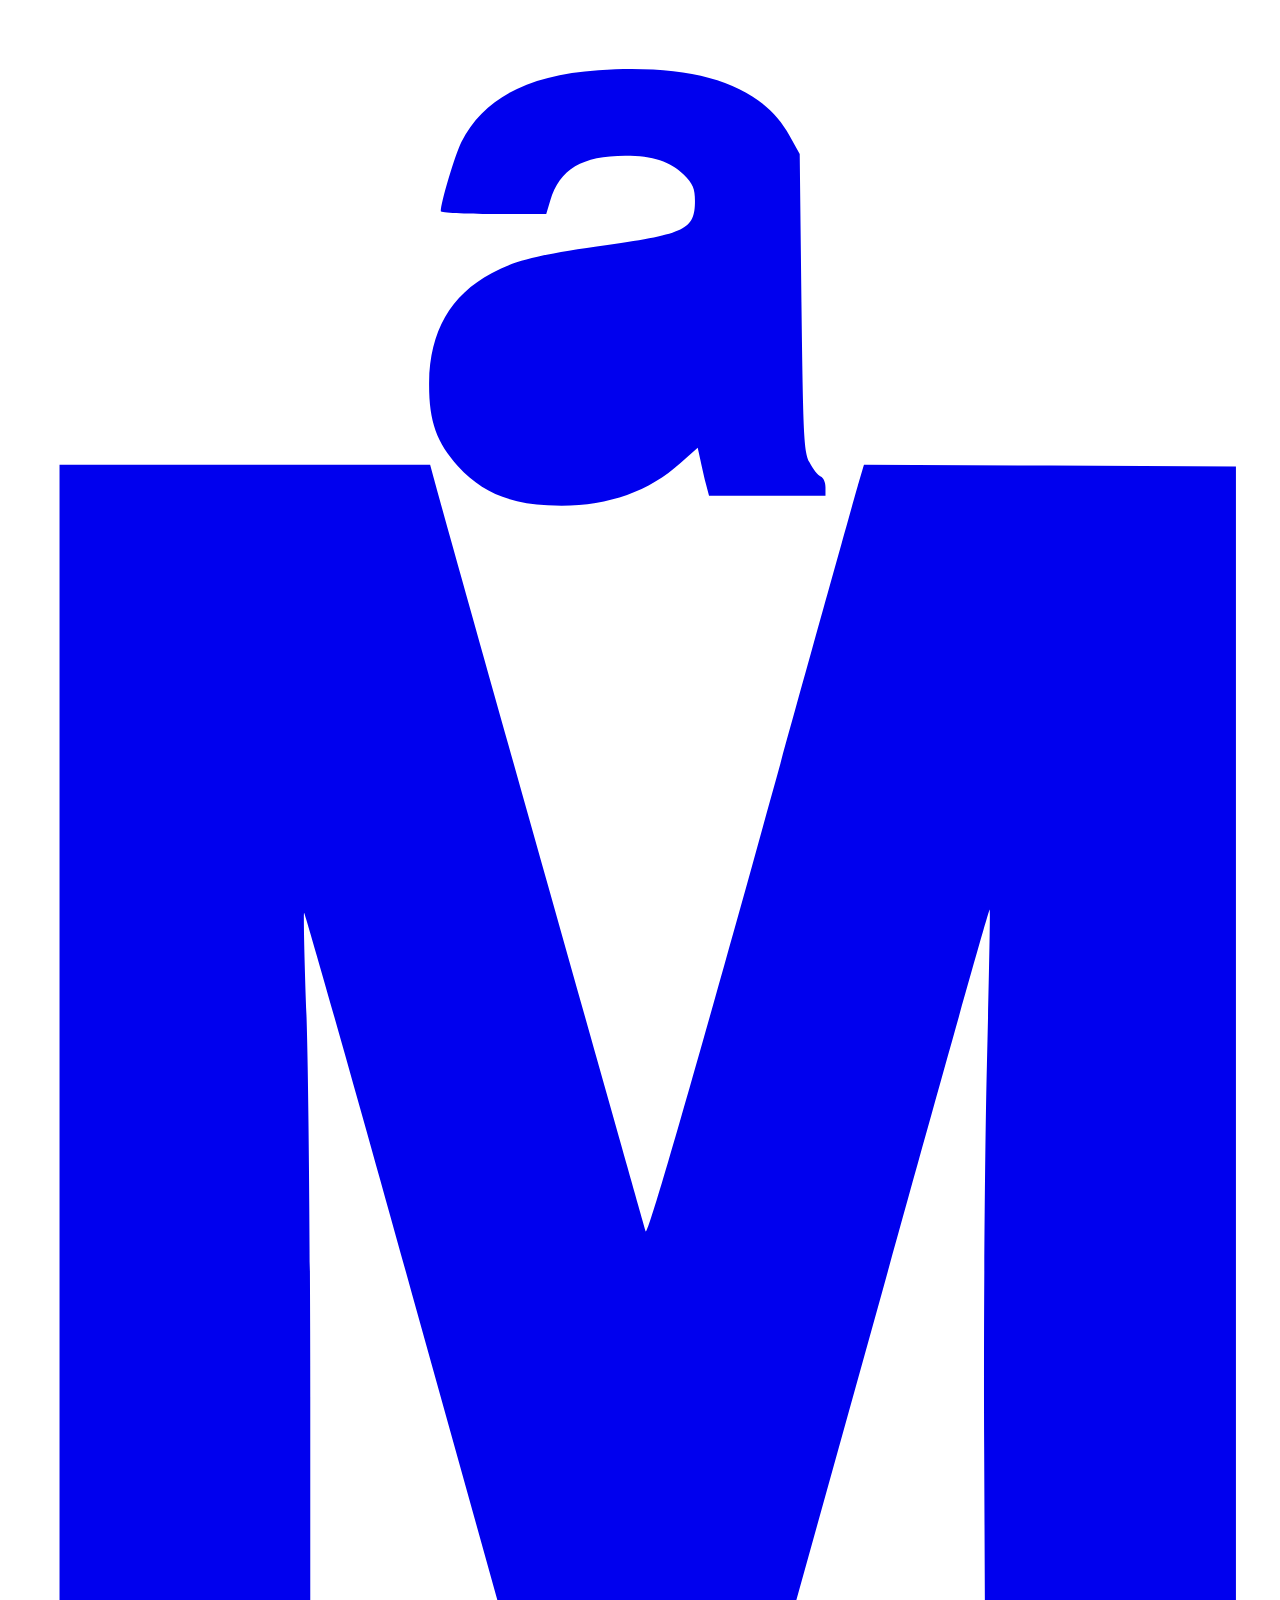
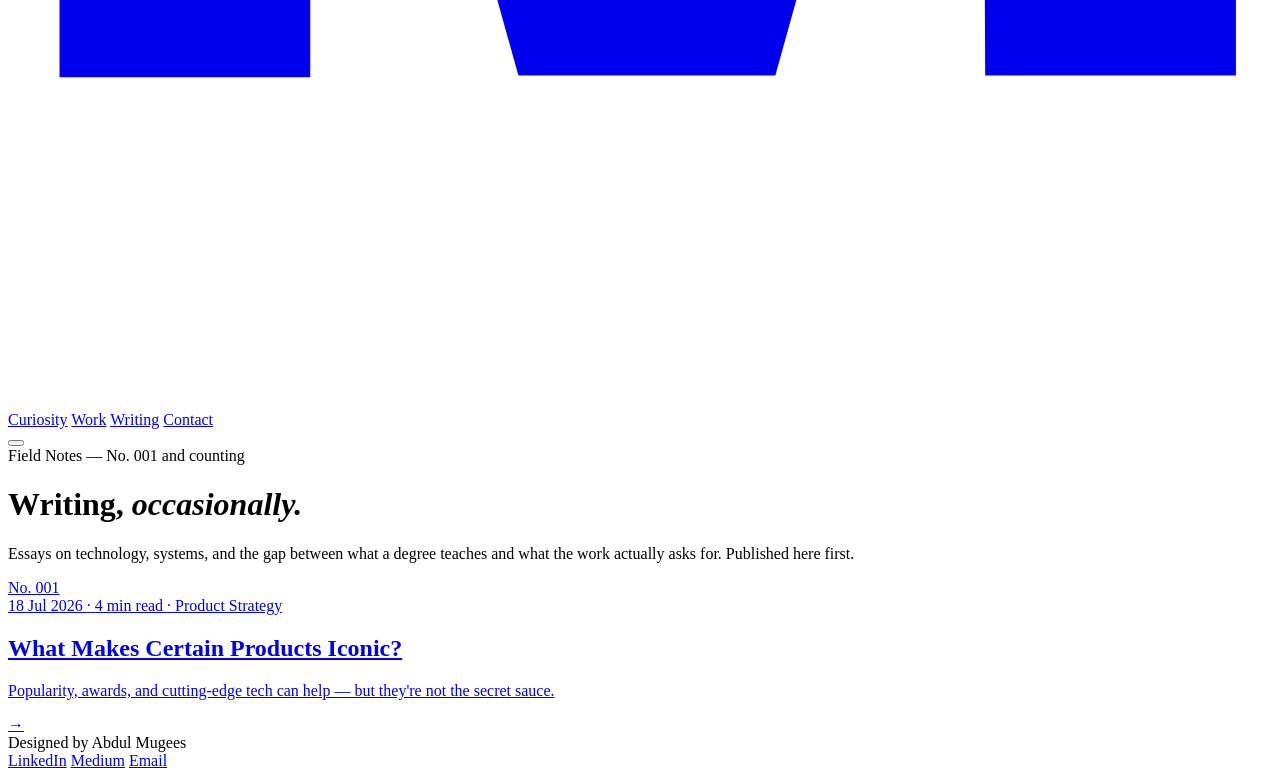
==== writing/index.html @ 25494482 "Create index.html" ====
<!DOCTYPE html>
<html lang="en">
<head>
<meta charset="UTF-8">
<meta name="theme-color" content="#0B0B0B">
<meta name="viewport" content="width=device-width, initial-scale=1.0, viewport-fit=cover">
<title>Writing — Abdul Mugees</title>
<meta name="description" content="Essays and field notes on technology, systems, and public impact, by Abdul Mugees.">

<!-- Open Graph / LinkedIn share preview -->
<meta property="og:title" content="Writing — Abdul Mugees">
<meta property="og:description" content="Essays and field notes on technology, systems, and public impact.">
<meta property="og:type" content="website">
<!-- <meta property="og:image" content="https://yourdomain.com/writing/og-cover.jpg"> -->

<link rel="preconnect" href="https://fonts.googleapis.com">
<link rel="preconnect" href="https://fonts.gstatic.com" crossorigin>
<link href="https://fonts.googleapis.com/css2?family=DM+Serif+Display:ital@0;1&family=Instrument+Serif:ital@0;1&family=Geist:wght@300;400;500;600&family=Geist+Mono:wght@400;500&display=swap" rel="stylesheet" media="print" onload="this.media='all'">
<noscript><link href="https://fonts.googleapis.com/css2?family=DM+Serif+Display:ital@0;1&family=Instrument+Serif:ital@0;1&family=Geist:wght@300;400;500;600&family=Geist+Mono:wght@400;500&display=swap" rel="stylesheet"></noscript>

<link rel="stylesheet" href="writing.css">
</head>
<body>

<nav class="w-nav">
  <a href="../index.html" class="w-logo" aria-label="Abdul Mugees — Home">
    <svg viewBox="814 783 368 582" xmlns="http://www.w3.org/2000/svg" preserveAspectRatio="xMidYMid meet">
      <g transform="translate(0,2000) scale(0.1,-0.1)" fill="currentColor" stroke="none">
        <path d="M9859 11989 c-205 -14 -334 -81 -399 -209 -18 -36 -60 -176 -60 -202 0 -4 69 -8 153 -8 l154 0 12 40 c27 91 93 130 218 130 81 0 132 -17 170 -55 27 -27 33 -41 33 -77 0 -82 -28 -96 -255 -128 -201 -28 -267 -44 -337 -82 -120 -64 -180 -169 -182 -318 -1 -112 21 -174 84 -244 68 -74 145 -107 261 -114 156 -9 287 33 387 123 l50 45 7 -32 c4 -18 11 -50 16 -70 l10 -38 169 0 170 0 0 25 c0 14 -6 28 -14 31 -8 3 -23 22 -33 42 -16 34 -18 77 -23 467 l-5 430 -30 54 c-81 146 -265 209 -556 190z"/>
        <path d="M8290 9075 l0 -1765 365 0 365 0 0 816 c0 449 -5 949 -11 1111 -6 162 -9 296 -7 299 2 2 144 -497 314 -1109 l310 -1112 374 0 374 0 311 1117 c170 614 311 1115 313 1113 2 -2 -2 -205 -8 -451 -6 -247 -10 -748 -8 -1114 l3 -665 365 0 365 0 0 1760 0 1760 -542 3 -541 2 -14 -47 c-8 -27 -149 -533 -313 -1125 -196 -703 -303 -1072 -308 -1060 -5 13 -571 2021 -618 2195 l-10 37 -539 0 -540 0 0 -1765z"/>
      </g>
    </svg>
  </a>
  <div class="w-nav-links">
    <a href="../index.html#curiosity">Curiosity</a>
    <a href="../index.html#experiments">Work</a>
    <a href="index.html" class="current">Writing</a>
    <a href="../index.html#footer-cta">Contact</a>
  </div>
  <button class="w-hamburger" id="w-hamburger" aria-label="Open menu"><span></span><span></span><span></span></button>
</nav>

<header class="w-masthead">
  <div class="w-eyebrow">Field Notes — No. 001 and counting</div>
  <h1 class="w-title">Writing, <em>occasionally.</em></h1>
  <p class="w-dek">Essays on technology, systems, and the gap between what a degree teaches and what the work actually asks for. Published here first.</p>
</header>

<main class="w-list">

  <!-- ============================================================
       ARTICLE ROW — duplicate this <a> block for every new article.
       Update: number, meta (date/tags), title, dek, and href.
       ============================================================ -->
  <a href="what-makes-products-iconic.html" class="w-row">
    <div class="w-row-num">No. 001</div>
    <div class="w-row-main">
      <div class="w-row-meta">
        <span>18 Jul 2026</span>
        <span>·</span>
        <span>4 min read</span>
        <span>·</span>
        <span>Product Strategy</span>
      </div>
      <h2 class="w-row-title">What Makes Certain Products Iconic?</h2>
      <p class="w-row-dek">Popularity, awards, and cutting-edge tech can help — but they're not the secret sauce.</p>
    </div>
    <div class="w-row-arrow">→</div>
  </a>

  <!-- Add more rows above this line as you publish. -->

</main>

<footer class="w-footer">
  <span>Designed by Abdul Mugees</span>
  <div class="w-footer-links">
    <a href="https://www.linkedin.com/in/abdulmugeeswork" target="_blank">LinkedIn</a>
    <a href="https://medium.com/@abdulmugeeswork" target="_blank">Medium</a>
    <a href="mailto:abdulmugeeswork@gmail.com">Email</a>
  </div>
</footer>

<script>
document.getElementById('w-hamburger').addEventListener('click', function(){
  var links = document.querySelector('.w-nav-links');
  var open = links.style.display === 'flex';
  links.style.display = open ? 'none' : 'flex';
  links.style.cssText += open ? '' : 'position:fixed;top:64px;left:0;right:0;background:#0B0B0B;flex-direction:column;padding:1.5rem;gap:1.2rem;border-bottom:1px solid rgba(250,248,244,0.12);';
});
</script>

</body>
</html>
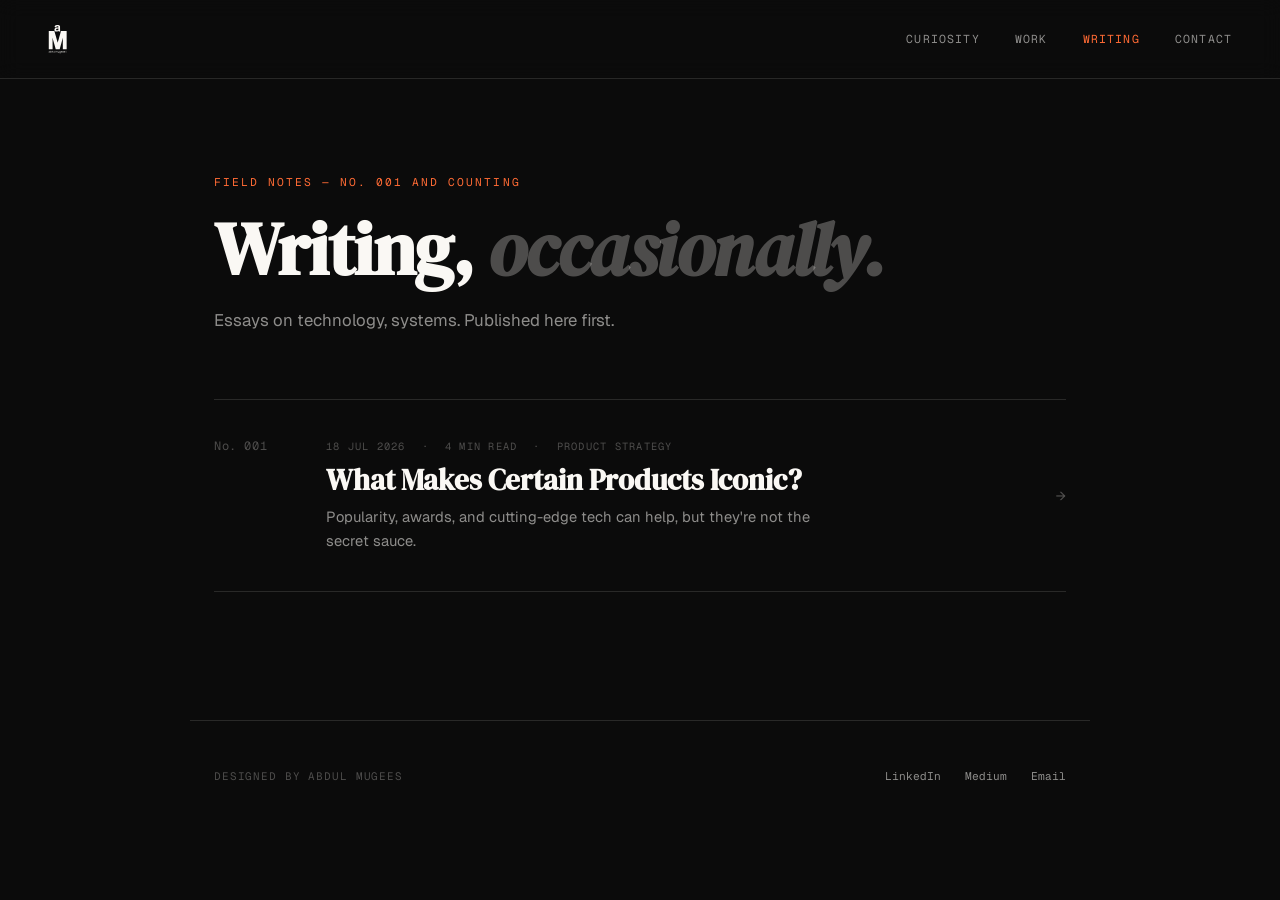
==== commit f31d2a5d: "Update index.html" ====
--- a/writing/index.html
+++ b/writing/index.html
@@ -26,10 +26,81 @@
   <a href="../index.html" class="w-logo" aria-label="Abdul Mugees — Home">
     <svg viewBox="814 783 368 582" xmlns="http://www.w3.org/2000/svg" preserveAspectRatio="xMidYMid meet">
       <g transform="translate(0,2000) scale(0.1,-0.1)" fill="currentColor" stroke="none">
-        <path d="M9859 11989 c-205 -14 -334 -81 -399 -209 -18 -36 -60 -176 -60 -202 0 -4 69 -8 153 -8 l154 0 12 40 c27 91 93 130 218 130 81 0 132 -17 170 -55 27 -27 33 -41 33 -77 0 -82 -28 -96 -255 -128 -201 -28 -267 -44 -337 -82 -120 -64 -180 -169 -182 -318 -1 -112 21 -174 84 -244 68 -74 145 -107 261 -114 156 -9 287 33 387 123 l50 45 7 -32 c4 -18 11 -50 16 -70 l10 -38 169 0 170 0 0 25 c0 14 -6 28 -14 31 -8 3 -23 22 -33 42 -16 34 -18 77 -23 467 l-5 430 -30 54 c-81 146 -265 209 -556 190z"/>
-        <path d="M8290 9075 l0 -1765 365 0 365 0 0 816 c0 449 -5 949 -11 1111 -6 162 -9 296 -7 299 2 2 144 -497 314 -1109 l310 -1112 374 0 374 0 311 1117 c170 614 311 1115 313 1113 2 -2 -2 -205 -8 -451 -6 -247 -10 -748 -8 -1114 l3 -665 365 0 365 0 0 1760 0 1760 -542 3 -541 2 -14 -47 c-8 -27 -149 -533 -313 -1125 -196 -703 -303 -1072 -308 -1060 -5 13 -571 2021 -618 2195 l-10 37 -539 0 -540 0 0 -1765z"/>
+        <!-- A mark (top) -->
+        <path class="logo-m" d="M9859 11989 c-205 -14 -334 -81 -399 -209 -18 -36 -60 -176 -60 -202
+0 -4 69 -8 153 -8 l154 0 12 40 c27 91 93 130 218 130 81 0 132 -17 170 -55
+27 -27 33 -41 33 -77 0 -82 -28 -96 -255 -128 -201 -28 -267 -44 -337 -82
+-120 -64 -180 -169 -182 -318 -1 -112 21 -174 84 -244 68 -74 145 -107 261
+-114 156 -9 287 33 387 123 l50 45 7 -32 c4 -18 11 -50 16 -70 l10 -38 169 0
+170 0 0 25 c0 14 -6 28 -14 31 -8 3 -23 22 -33 42 -16 34 -18 77 -23 467 l-5
+430 -30 54 c-81 146 -265 209 -556 190z m281 -754 c0 -111 -12 -146 -65 -198
+-58 -57 -117 -80 -210 -85 -67 -3 -85 0 -112 17 -68 43 -89 117 -55 195 18 40
+29 50 74 70 29 13 97 31 151 40 54 9 122 25 150 35 29 10 55 19 60 20 4 0 7
+-42 7 -94z"/>
+        <!-- M mark (large, centre) -->
+        <path class="logo-m" d="M8290 9075 l0 -1765 365 0 365 0 0 816 c0 449 -5 949 -11 1111 -6
+162 -9 296 -7 299 2 2 144 -497 314 -1109 l310 -1112 374 0 374 0 311 1117
+c170 614 311 1115 313 1113 2 -2 -2 -205 -8 -451 -6 -247 -10 -748 -8 -1114
+l3 -665 365 0 365 0 0 1760 0 1760 -542 3 -541 2 -14 -47 c-8 -27 -149 -533
+-313 -1125 -196 -703 -303 -1072 -308 -1060 -5 13 -571 2021 -618 2195 l-10
+37 -539 0 -540 0 0 -1765z"/>
+        <!-- tagline text paths (badaemos) -->
+        <path d="M8550 6865 c0 -168 1 -175 20 -175 14 0 20 7 20 22 l0 21 23 -21 c53
+-50 145 -32 172 32 30 72 8 166 -45 194 -37 19 -110 9 -132 -18 -18 -22 -18
+-21 -18 49 0 64 -2 71 -20 71 -19 0 -20 -7 -20 -175z m158 49 c52 -14 70 -121
+29 -169 -17 -21 -32 -27 -62 -27 -52 0 -85 36 -85 92 0 83 45 123 118 104z"/>
+        <path d="M9059 6968 c0 -40 -3 -67 -6 -60 -8 20 -59 42 -97 42 -25 0 -45 -9
+-68 -29 -27 -24 -32 -36 -36 -88 -5 -72 13 -115 60 -139 39 -20 92 -13 124 17
+l24 22 0 -21 c0 -15 6 -22 20 -22 19 0 20 7 20 175 0 168 -1 175 -20 175 -18
+0 -20 -7 -21 -72z m-32 -72 c24 -21 28 -31 28 -79 0 -71 -21 -97 -79 -97 -23
+0 -46 4 -52 8 -21 14 -34 51 -34 97 0 85 75 124 137 71z"/>
+        <path d="M9460 6865 c0 -168 1 -175 20 -175 19 0 20 7 20 175 0 168 -1 175
+-20 175 -19 0 -20 -7 -20 -175z"/>
+        <path d="M8299 6921 c-34 -34 -38 -61 -9 -61 11 0 20 5 20 10 0 22 41 50 73
+50 38 0 57 -15 57 -46 0 -19 -8 -24 -57 -34 -32 -6 -66 -14 -76 -17 -22 -6
+-46 -58 -40 -84 14 -53 102 -72 146 -30 25 23 25 23 32 2 3 -12 13 -21 21 -21
+11 0 14 21 14 105 0 99 -2 107 -25 130 -19 20 -34 25 -75 25 -44 0 -56 -5 -81
+-29z m123 -170 c-16 -21 -27 -26 -63 -26 -42 0 -44 1 -47 31 -3 33 6 40 88 61
+33 8 35 7 38 -16 2 -13 -5 -36 -16 -50z"/>
+        <path d="M9649 6921 l-29 -29 0 24 c0 17 -6 24 -20 24 -19 0 -20 -7 -20 -125
+0 -116 1 -125 19 -125 16 0 19 10 23 91 4 85 6 94 32 115 33 29 60 30 86 4 17
+-17 20 -33 20 -115 0 -88 1 -95 20 -95 18 0 20 7 20 80 0 43 5 90 11 104 15
+33 62 52 93 38 27 -12 36 -51 36 -154 0 -61 2 -68 20 -68 18 0 20 7 20 78 -1
+142 -21 181 -93 182 -31 0 -45 -7 -68 -31 -16 -17 -29 -26 -29 -20 0 24 -40
+51 -76 51 -26 0 -43 -8 -65 -29z"/>
+        <path d="M10379 6935 c-59 -32 -71 -155 -20 -206 25 -24 38 -29 79 -29 36 0
+57 6 77 22 l28 22 -6 -49 c-9 -61 -26 -75 -89 -75 -40 0 -50 4 -64 25 -16 25
+-54 35 -54 14 0 -21 58 -68 92 -74 50 -10 115 11 136 42 14 22 18 55 20 170 4
+140 3 143 -17 143 -12 0 -21 -6 -21 -15 0 -20 -7 -19 -37 5 -30 23 -86 26
+-124 5z m123 -35 c31 -24 40 -65 27 -114 -11 -41 -33 -56 -83 -56 -54 0 -76
+28 -76 94 0 47 4 57 26 75 33 26 74 27 106 1z"/>
+        <path d="M10688 6934 c-37 -20 -58 -63 -58 -119 0 -82 49 -135 126 -135 52 0
+114 47 114 85 0 15 -40 2 -45 -14 -7 -24 -64 -44 -99 -35 -31 7 -56 39 -56 71
+0 22 3 23 100 23 l100 0 0 28 c0 37 -34 90 -66 102 -36 14 -84 12 -116 -6z
+m119 -36 c13 -12 23 -30 23 -40 0 -16 -9 -18 -80 -18 -90 0 -100 11 -55 55 31
+32 80 33 112 3z"/>
+        <path d="M10981 6937 c-42 -21 -62 -59 -63 -115 0 -96 62 -154 148 -137 36 6
+94 52 94 74 0 20 -31 11 -54 -16 -48 -55 -146 -26 -146 43 0 24 1 24 100 24
+112 0 116 3 86 75 -24 56 -106 83 -165 52z m114 -42 c45 -44 35 -55 -55 -55
+-72 0 -80 2 -80 19 0 27 46 61 82 61 17 0 39 -10 53 -25z"/>
+        <path d="M11238 6934 c-27 -14 -33 -28 -29 -68 3 -35 31 -55 88 -62 51 -6 83
+-23 83 -45 0 -16 -39 -49 -59 -49 -35 0 -73 20 -78 40 -6 22 -43 28 -43 7 0
+-45 78 -85 144 -73 45 9 80 50 71 86 -9 37 -40 59 -96 66 -71 9 -95 36 -63 68
+25 25 79 20 102 -9 19 -24 52 -34 52 -16 0 59 -104 92 -172 55z"/>
+        <path d="M9161 6858 c0 -103 15 -148 52 -166 39 -19 91 -8 117 25 l20 26 0
+-27 c0 -19 5 -26 20 -26 19 0 20 7 20 125 0 118 -1 125 -20 125 -18 0 -20 -7
+-20 -72 0 -49 -6 -84 -18 -108 -15 -30 -22 -35 -58 -38 -58 -4 -67 12 -72 124
+-4 84 -6 94 -23 94 -17 0 -19 -8 -18 -82z"/>
+        <path d="M10040 6845 c0 -52 5 -105 11 -119 25 -53 108 -58 154 -8 l25 27 0
+-28 c0 -20 5 -27 20 -27 19 0 20 7 20 125 0 115 -1 125 -19 125 -16 0 -19 -11
+-24 -81 -6 -99 -26 -132 -79 -137 -58 -5 -68 14 -68 124 0 87 -1 94 -20 94
+-19 0 -20 -7 -20 -95z"/>
+        <path d="M11506 6866 c-31 -91 -56 -168 -56 -171 0 -4 7 -5 16 -3 11 2 34 52
+70 157 58 164 62 181 40 181 -9 0 -34 -59 -70 -164z"/>
+        <path d="M11671 6872 c-30 -86 -56 -163 -59 -169 -2 -8 4 -13 14 -13 15 0 29
+31 74 162 30 89 57 165 58 170 2 4 -5 8 -15 8 -14 0 -29 -31 -72 -158z"/>
       </g>
-    </svg>
+</svg>
   </a>
   <div class="w-nav-links">
     <a href="../index.html#curiosity">Curiosity</a>
@@ -43,7 +114,7 @@
 <header class="w-masthead">
   <div class="w-eyebrow">Field Notes — No. 001 and counting</div>
   <h1 class="w-title">Writing, <em>occasionally.</em></h1>
-  <p class="w-dek">Essays on technology, systems, and the gap between what a degree teaches and what the work actually asks for. Published here first.</p>
+  <p class="w-dek">Essays on technology, systems. Published here first.</p>
 </header>
 
 <main class="w-list">
@@ -63,7 +134,7 @@
         <span>Product Strategy</span>
       </div>
       <h2 class="w-row-title">What Makes Certain Products Iconic?</h2>
-      <p class="w-row-dek">Popularity, awards, and cutting-edge tech can help — but they're not the secret sauce.</p>
+      <p class="w-row-dek">Popularity, awards, and cutting-edge tech can help, but they're not the secret sauce.</p>
     </div>
     <div class="w-row-arrow">→</div>
   </a>
--- a/writing/writing.css
+++ b/writing/writing.css
@@ -0,0 +1,251 @@
+/* ============================================================
+   WRITING SECTION — shared styles
+   Dark editorial mode of the main portfolio site.
+   Same type system + tangerine accent, inverted to ink/paper.
+   ============================================================ */
+
+:root{
+  --ink:#0B0B0B;
+  --ink-2:#151515;
+  --paper:#FAF8F4;
+  --paper-dim:rgba(250,248,244,0.55);
+  --paper-faint:rgba(250,248,244,0.28);
+  --paper-hair:rgba(250,248,244,0.12);
+  --tangerine:#FF6B35;
+  --tangerine-soft:rgba(255,107,53,0.14);
+  --font-serif:'DM Serif Display',serif;
+  --font-serif2:'Instrument Serif',serif;
+  --font-sans:'Geist',sans-serif;
+  --font-mono:'Geist Mono',monospace;
+  --ease-smooth:cubic-bezier(0.23,1,0.32,1);
+}
+
+*{box-sizing:border-box;margin:0;padding:0;}
+
+html{scroll-behavior:smooth;}
+
+body{
+  background:var(--ink);
+  color:var(--paper);
+  font-family:var(--font-sans);
+  -webkit-font-smoothing:antialiased;
+  min-height:100vh;
+}
+
+a{color:inherit;}
+
+::selection{background:var(--tangerine-soft);color:var(--paper);}
+
+/* ---------- NAV ---------- */
+nav.w-nav{
+  position:sticky;top:0;z-index:50;
+  display:flex;align-items:center;justify-content:space-between;
+  padding:1.5rem 3rem;
+  background:rgba(11,11,11,0.82);
+  backdrop-filter:blur(10px);
+  border-bottom:1px solid var(--paper-hair);
+}
+.w-logo{display:flex;align-items:center;gap:.6rem;text-decoration:none;color:var(--paper);}
+.w-logo svg{height:1.9rem;width:auto;color:var(--paper);}
+.w-nav-links{display:flex;align-items:center;gap:2.2rem;}
+.w-nav-links a{
+  font-family:var(--font-mono);font-size:.72rem;
+  letter-spacing:.1em;text-transform:uppercase;
+  text-decoration:none;color:var(--paper-dim);
+  position:relative;padding-bottom:2px;
+  transition:color .25s;
+}
+.w-nav-links a::after{
+  content:'';position:absolute;left:0;bottom:-2px;
+  width:0;height:1px;background:var(--tangerine);
+  transition:width .3s var(--ease-smooth);
+}
+.w-nav-links a:hover{color:var(--paper);}
+.w-nav-links a:hover::after{width:100%;}
+.w-nav-links a.current{color:var(--tangerine);}
+
+.w-hamburger{display:none;flex-direction:column;gap:5px;background:none;border:none;cursor:pointer;padding:.4rem;}
+.w-hamburger span{width:22px;height:1px;background:var(--paper);display:block;}
+
+@media (max-width:720px){
+  nav.w-nav{padding:1.2rem 1.5rem;}
+  .w-nav-links{display:none;}
+  .w-hamburger{display:flex;}
+}
+
+/* ---------- MASTHEAD / PAGE HEADER (index page) ---------- */
+.w-masthead{
+  max-width:900px;margin:0 auto;
+  padding:6rem 1.5rem 3rem;
+}
+.w-eyebrow{
+  font-family:var(--font-mono);font-size:.7rem;
+  letter-spacing:.18em;text-transform:uppercase;
+  color:var(--tangerine);margin-bottom:1.4rem;
+}
+.w-title{
+  font-family:var(--font-serif);
+  font-size:clamp(2.6rem,6vw,4.6rem);
+  line-height:1.02;letter-spacing:-.02em;
+  color:var(--paper);margin-bottom:1.2rem;
+}
+.w-title em{font-style:italic;color:var(--paper-faint);}
+.w-dek{
+  font-size:1.05rem;line-height:1.7;color:var(--paper-dim);
+  max-width:560px;
+}
+
+/* ---------- ARTICLE INDEX LIST ---------- */
+.w-list{max-width:900px;margin:0 auto;padding:1rem 1.5rem 8rem;}
+.w-row{
+  display:grid;grid-template-columns:5rem 1fr auto;
+  gap:2rem;align-items:baseline;
+  padding:2.4rem 0;
+  border-top:1px solid var(--paper-hair);
+  text-decoration:none;color:inherit;
+  transition:padding-left .3s var(--ease-smooth);
+}
+.w-list a.w-row:hover{padding-left:.6rem;}
+.w-row:last-child{border-bottom:1px solid var(--paper-hair);}
+.w-row-num{
+  font-family:var(--font-mono);font-size:.75rem;
+  color:var(--paper-faint);letter-spacing:.05em;
+}
+.w-row-main{min-width:0;}
+.w-row-meta{
+  font-family:var(--font-mono);font-size:.65rem;
+  letter-spacing:.12em;text-transform:uppercase;
+  color:var(--paper-faint);margin-bottom:.6rem;
+  display:flex;gap:1rem;flex-wrap:wrap;
+}
+.w-row-title{
+  font-family:var(--font-serif);
+  font-size:clamp(1.3rem,2.4vw,1.8rem);
+  line-height:1.2;color:var(--paper);margin-bottom:.5rem;
+  transition:color .25s;
+}
+.w-row:hover .w-row-title{color:var(--tangerine);}
+.w-row-dek{
+  font-size:.92rem;line-height:1.6;color:var(--paper-dim);
+  max-width:520px;
+}
+.w-row-arrow{
+  font-family:var(--font-mono);font-size:1rem;
+  color:var(--paper-faint);align-self:center;
+  transition:transform .3s var(--ease-smooth),color .25s;
+}
+.w-row:hover .w-row-arrow{transform:translateX(4px);color:var(--tangerine);}
+
+@media (max-width:640px){
+  .w-row{grid-template-columns:1fr;gap:.6rem;}
+  .w-row-arrow{display:none;}
+  .w-row-num{order:-1;}
+}
+
+/* ---------- ARTICLE PAGE ---------- */
+.w-article-header{
+  max-width:720px;margin:0 auto;
+  padding:5rem 1.5rem 3rem;
+  border-bottom:1px solid var(--paper-hair);
+}
+.w-back{
+  display:inline-flex;align-items:center;gap:.5rem;
+  font-family:var(--font-mono);font-size:.7rem;
+  letter-spacing:.1em;text-transform:uppercase;
+  color:var(--paper-dim);text-decoration:none;
+  margin-bottom:2.5rem;transition:color .25s,gap .25s;
+}
+.w-back:hover{color:var(--tangerine);gap:.8rem;}
+.w-tag{
+  font-family:var(--font-mono);font-size:.7rem;
+  letter-spacing:.14em;text-transform:uppercase;
+  color:var(--tangerine);margin-bottom:1.2rem;
+}
+.w-headline{
+  font-family:var(--font-serif);
+  font-size:clamp(2.2rem,5.5vw,3.6rem);
+  line-height:1.08;letter-spacing:-.02em;
+  color:var(--paper);margin-bottom:1.4rem;
+}
+.w-dek-line{
+  font-family:var(--font-serif2);font-style:italic;
+  font-size:1.3rem;line-height:1.5;color:var(--paper-dim);
+  margin-bottom:2rem;max-width:600px;
+}
+.w-meta-bar{
+  display:flex;gap:1.6rem;flex-wrap:wrap;
+  font-family:var(--font-mono);font-size:.72rem;
+  letter-spacing:.06em;text-transform:uppercase;
+  color:var(--paper-faint);padding-top:1.6rem;
+  border-top:1px solid var(--paper-hair);
+}
+
+.w-article-body{
+  max-width:680px;margin:0 auto;
+  padding:3.5rem 1.5rem 6rem;
+  font-size:1.08rem;line-height:1.85;color:rgba(250,248,244,0.82);
+}
+.w-article-body p{margin-bottom:1.6rem;}
+.w-article-body h2{
+  font-family:var(--font-serif);font-size:1.7rem;
+  color:var(--paper);margin:3rem 0 1.2rem;letter-spacing:-.01em;
+}
+.w-article-body h3{
+  font-family:var(--font-sans);font-weight:600;font-size:1.05rem;
+  color:var(--paper);margin:2.4rem 0 1rem;
+}
+.w-article-body a{color:var(--tangerine);text-decoration:underline;text-decoration-color:rgba(255,107,53,0.4);text-underline-offset:3px;}
+.w-article-body a:hover{text-decoration-color:var(--tangerine);}
+.w-article-body ul,.w-article-body ol{margin:0 0 1.6rem 1.3rem;}
+.w-article-body li{margin-bottom:.6rem;}
+.w-article-body img{width:100%;border-radius:2px;margin:2.5rem 0;display:block;}
+.w-article-body figcaption{
+  font-family:var(--font-mono);font-size:.72rem;color:var(--paper-faint);
+  margin-top:-1.6rem;margin-bottom:2.5rem;
+}
+.w-article-body code{
+  font-family:var(--font-mono);font-size:.9em;
+  background:var(--ink-2);padding:.15em .4em;border-radius:3px;
+}
+
+.w-pullquote{
+  font-family:var(--font-serif2);font-style:italic;
+  font-size:1.6rem;line-height:1.4;color:var(--paper);
+  border-left:2px solid var(--tangerine);
+  padding-left:1.6rem;margin:3rem 0;max-width:560px;
+}
+
+.w-share{
+  display:flex;gap:1.5rem;align-items:center;
+  padding-top:2.5rem;margin-top:1rem;
+  border-top:1px solid var(--paper-hair);
+}
+.w-share-label{font-family:var(--font-mono);font-size:.68rem;letter-spacing:.1em;text-transform:uppercase;color:var(--paper-faint);}
+.w-share a{
+  font-family:var(--font-mono);font-size:.72rem;
+  color:var(--paper-dim);text-decoration:none;
+  border-bottom:1px solid var(--paper-hair);padding-bottom:2px;
+  transition:color .25s,border-color .25s;
+}
+.w-share a:hover{color:var(--tangerine);border-color:var(--tangerine);}
+
+/* ---------- MINI FOOTER (writing pages) ---------- */
+.w-footer{
+  max-width:900px;margin:0 auto;
+  padding:3rem 1.5rem 4rem;
+  border-top:1px solid var(--paper-hair);
+  display:flex;justify-content:space-between;align-items:center;flex-wrap:wrap;gap:1rem;
+}
+.w-footer span{
+  font-family:var(--font-mono);font-size:.68rem;
+  letter-spacing:.08em;text-transform:uppercase;color:var(--paper-faint);
+}
+.w-footer .w-footer-links{display:flex;gap:1.5rem;}
+.w-footer a{color:var(--paper-dim);text-decoration:none;font-family:var(--font-mono);font-size:.7rem;transition:color .25s;}
+.w-footer a:hover{color:var(--tangerine);}
+
+@media (max-width:640px){
+  .w-article-header{padding:3.5rem 1.5rem 2rem;}
+  .w-article-body{padding:2.5rem 1.5rem 4rem;}
+  .w-pullquote{font-size:1.3rem;}
+}
